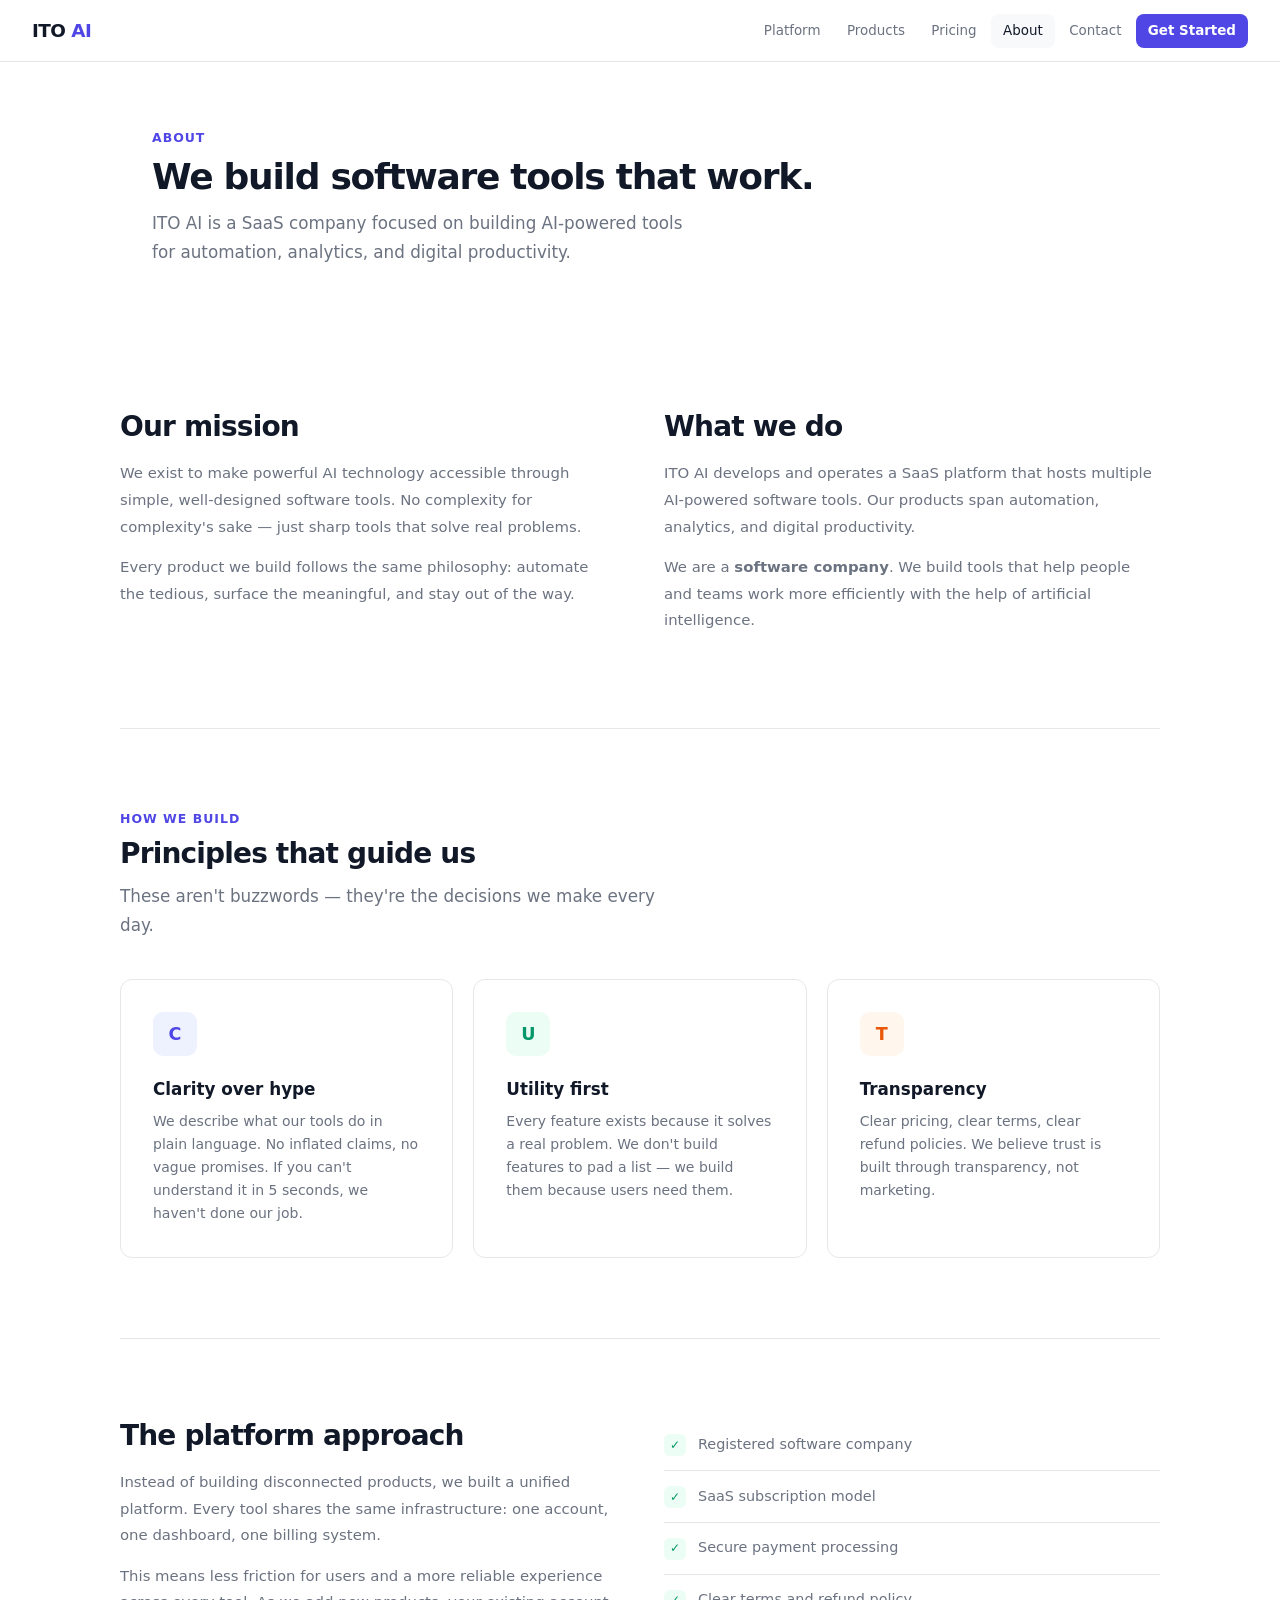
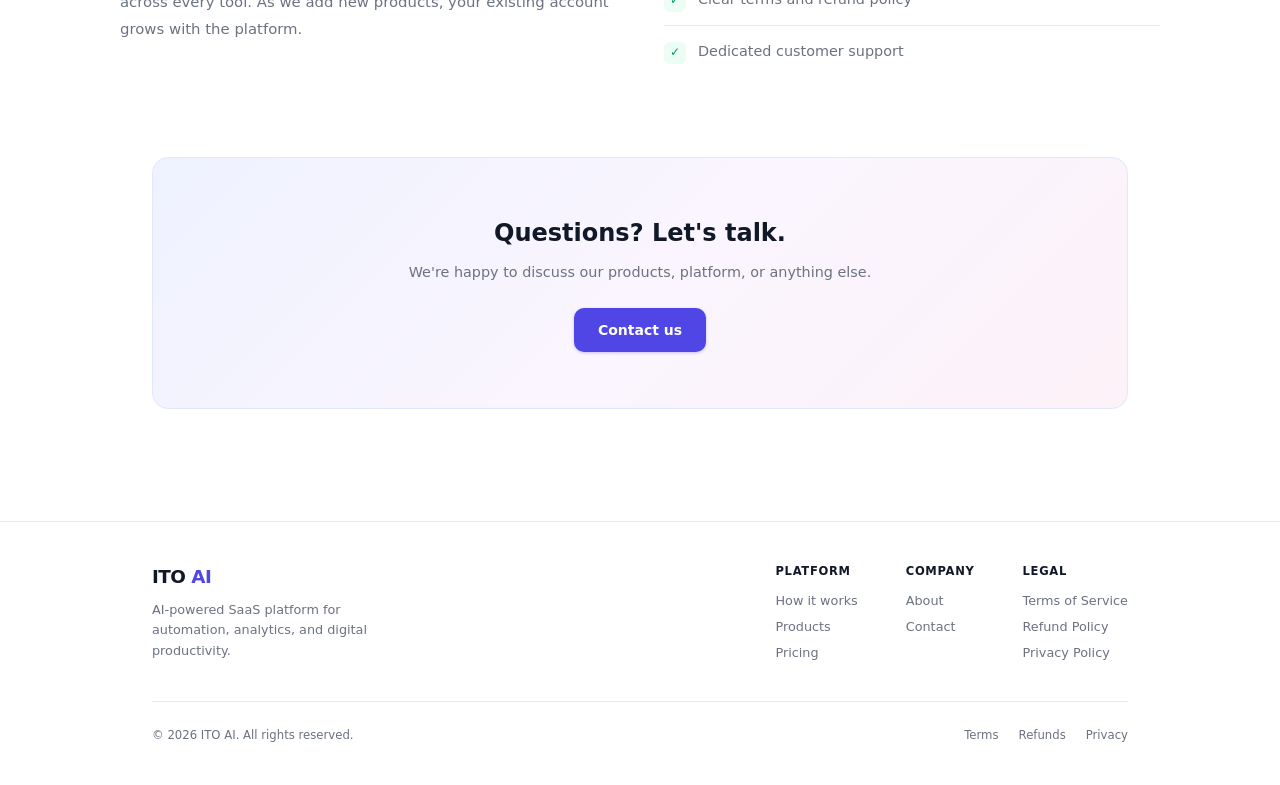
==== about.html @ 7e9f7d58 "ITO AI platform site — full multi-page build 11 pages with gateway-safe SaaS positioning: - Homepage" ====
<!DOCTYPE html>
<html lang="en">
<head>
  <meta charset="UTF-8">
  <meta name="viewport" content="width=device-width, initial-scale=1.0">
  <title>About — ITO AI</title>
  <meta name="description" content="ITO AI is a SaaS company that builds AI-powered software tools for automation, analytics, and digital productivity.">
  <link rel="stylesheet" href="style.css">
</head>
<body>

  <nav>
    <a href="index.html" class="logo">ITO <span>AI</span></a>
    <div class="nav-links">
      <a href="platform.html">Platform</a>
      <a href="products.html">Products</a>
      <a href="pricing.html">Pricing</a>
      <a href="about.html" class="active">About</a>
      <a href="contact.html">Contact</a>
      <a href="pricing.html" class="nav-cta">Get Started</a>
    </div>
  </nav>

  <div class="container page-top">
    <p class="label reveal">About</p>
    <h1 class="title reveal">We build software tools that work.</h1>
    <p class="subtitle reveal">ITO AI is a SaaS company focused on building AI-powered tools for automation, analytics, and digital productivity.</p>
  </div>

  <!-- Mission -->
  <section class="container section">
    <div class="two-col">
      <div class="reveal">
        <h2 class="title-sm">Our mission</h2>
        <p style="margin-top:1rem;">We exist to make powerful AI technology accessible through simple, well-designed software tools. No complexity for complexity's sake — just sharp tools that solve real problems.</p>
        <p>Every product we build follows the same philosophy: automate the tedious, surface the meaningful, and stay out of the way.</p>
      </div>
      <div class="reveal">
        <h2 class="title-sm">What we do</h2>
        <p style="margin-top:1rem;">ITO AI develops and operates a SaaS platform that hosts multiple AI-powered software tools. Our products span automation, analytics, and digital productivity.</p>
        <p>We are a <strong>software company</strong>. We build tools that help people and teams work more efficiently with the help of artificial intelligence.</p>
      </div>
    </div>
  </section>

  <!-- Values -->
  <section class="container section">
    <p class="label reveal">How we build</p>
    <h2 class="title-sm reveal">Principles that guide us</h2>
    <p class="subtitle reveal" style="margin-bottom:2.5rem;">These aren't buzzwords — they're the decisions we make every day.</p>
    <div class="card-grid">
      <div class="card reveal">
        <div class="card-icon icon-indigo">C</div>
        <h3>Clarity over hype</h3>
        <p>We describe what our tools do in plain language. No inflated claims, no vague promises. If you can't understand it in 5 seconds, we haven't done our job.</p>
      </div>
      <div class="card reveal">
        <div class="card-icon icon-green">U</div>
        <h3>Utility first</h3>
        <p>Every feature exists because it solves a real problem. We don't build features to pad a list — we build them because users need them.</p>
      </div>
      <div class="card reveal">
        <div class="card-icon icon-orange">T</div>
        <h3>Transparency</h3>
        <p>Clear pricing, clear terms, clear refund policies. We believe trust is built through transparency, not marketing.</p>
      </div>
    </div>
  </section>

  <!-- Platform identity -->
  <section class="container section">
    <div class="two-col">
      <div class="reveal">
        <h2 class="title-sm">The platform approach</h2>
        <p style="margin-top:1rem;">Instead of building disconnected products, we built a unified platform. Every tool shares the same infrastructure: one account, one dashboard, one billing system.</p>
        <p>This means less friction for users and a more reliable experience across every tool. As we add new products, your existing account grows with the platform.</p>
      </div>
      <div class="reveal">
        <ul class="feature-list">
          <li><span class="check">&#10003;</span> Registered software company</li>
          <li><span class="check">&#10003;</span> SaaS subscription model</li>
          <li><span class="check">&#10003;</span> Secure payment processing</li>
          <li><span class="check">&#10003;</span> Clear terms and refund policy</li>
          <li><span class="check">&#10003;</span> Dedicated customer support</li>
        </ul>
      </div>
    </div>
  </section>

  <!-- CTA -->
  <section class="container" style="padding-bottom:5rem;">
    <div class="cta-banner reveal">
      <h2>Questions? Let's talk.</h2>
      <p>We're happy to discuss our products, platform, or anything else.</p>
      <a href="contact.html" class="btn btn-primary">Contact us</a>
    </div>
  </section>

  <footer>
    <div class="footer-inner">
      <div class="footer-top">
        <div class="footer-brand">
          <a href="index.html" class="logo">ITO <span>AI</span></a>
          <p>AI-powered SaaS platform for automation, analytics, and digital productivity.</p>
        </div>
        <div class="footer-cols">
          <div class="footer-col"><h4>Platform</h4><a href="platform.html">How it works</a><a href="products.html">Products</a><a href="pricing.html">Pricing</a></div>
          <div class="footer-col"><h4>Company</h4><a href="about.html">About</a><a href="contact.html">Contact</a></div>
          <div class="footer-col"><h4>Legal</h4><a href="terms.html">Terms of Service</a><a href="refund.html">Refund Policy</a><a href="privacy.html">Privacy Policy</a></div>
        </div>
      </div>
      <div class="footer-bottom">
        <span>&copy; 2026 ITO AI. All rights reserved.</span>
        <div><a href="terms.html">Terms</a><a href="refund.html">Refunds</a><a href="privacy.html">Privacy</a></div>
      </div>
    </div>
  </footer>

  <script>
    const o = new IntersectionObserver(e => e.forEach(el => { if (el.isIntersecting) el.target.classList.add('visible'); }), { threshold: 0.12 });
    document.querySelectorAll('.reveal').forEach(el => o.observe(el));
  </script>
</body>
</html>
---- style.css ----
*, *::before, *::after { margin: 0; padding: 0; box-sizing: border-box; }

:root {
  --bg: #ffffff;
  --surface: #f8f9fb;
  --surface-alt: #f1f3f9;
  --border: #e5e7eb;
  --border-accent: #c7d2fe;
  --text: #111827;
  --text-dim: #6b7280;
  --accent: #4f46e5;
  --accent-light: #eef2ff;
  --accent-hover: #4338ca;
  --green: #059669;
  --green-light: #ecfdf5;
  --orange: #ea580c;
  --orange-light: #fff7ed;
  --rose: #e11d48;
  --rose-light: #fff1f2;
  --blue: #0284c7;
  --blue-light: #f0f9ff;
  --radius: 12px;
  --radius-lg: 16px;
  --max-w: 1040px;
}

body {
  font-family: -apple-system, BlinkMacSystemFont, 'Segoe UI', system-ui, sans-serif;
  background: var(--bg);
  color: var(--text);
  line-height: 1.6;
  -webkit-font-smoothing: antialiased;
}

/* ===== Nav ===== */
nav {
  position: fixed; top: 0; width: 100%; padding: 0.85rem 2rem;
  display: flex; justify-content: space-between; align-items: center;
  z-index: 100; background: rgba(255,255,255,0.88);
  backdrop-filter: blur(14px); border-bottom: 1px solid var(--border);
}
.logo { font-size: 1.15rem; font-weight: 800; letter-spacing: -0.03em; color: var(--text); text-decoration: none; }
.logo span { color: var(--accent); }
.nav-links { display: flex; align-items: center; gap: 0.15rem; }
.nav-links a {
  color: var(--text-dim); text-decoration: none; font-size: 0.84rem;
  font-weight: 500; padding: 0.4rem 0.75rem; border-radius: 8px; transition: all 0.2s;
}
.nav-links a:hover, .nav-links a.active { color: var(--text); background: var(--surface); }
.nav-cta {
  background: var(--accent); color: #fff !important; border-radius: 8px !important;
  font-weight: 600 !important;
}
.nav-cta:hover { background: var(--accent-hover) !important; }

/* ===== Layout ===== */
.container { max-width: var(--max-w); margin: 0 auto; padding: 0 2rem; }
.page-top { padding-top: 8rem; padding-bottom: 4rem; }
.section { padding: 5rem 0; }
.section + .section { border-top: 1px solid var(--border); }

/* ===== Typography ===== */
.label {
  font-size: 0.78rem; font-weight: 700; text-transform: uppercase;
  letter-spacing: 0.08em; color: var(--accent); margin-bottom: 0.5rem;
}
.title { font-size: 2.25rem; font-weight: 800; letter-spacing: -0.035em; line-height: 1.15; }
.title-sm { font-size: 1.75rem; font-weight: 800; letter-spacing: -0.03em; line-height: 1.2; }
.subtitle { color: var(--text-dim); font-size: 1.05rem; line-height: 1.7; margin-top: 0.75rem; max-width: 540px; }
.gradient {
  background: linear-gradient(135deg, #4f46e5, #7c3aed, #ec4899);
  -webkit-background-clip: text; -webkit-text-fill-color: transparent; background-clip: text;
}

/* ===== Buttons ===== */
.btn {
  display: inline-flex; align-items: center; gap: 0.4rem;
  padding: 0.7rem 1.5rem; border-radius: 10px; font-size: 0.875rem;
  font-weight: 600; cursor: pointer; transition: all 0.2s;
  text-decoration: none; border: none;
}
.btn-primary {
  background: var(--accent); color: #fff;
  box-shadow: 0 1px 3px rgba(79,70,229,0.3);
}
.btn-primary:hover { background: var(--accent-hover); transform: translateY(-1px); box-shadow: 0 4px 12px rgba(79,70,229,0.2); }
.btn-ghost { background: var(--bg); color: var(--text); border: 1px solid var(--border); }
.btn-ghost:hover { border-color: #d1d5db; background: var(--surface); }
.btn-sm { padding: 0.5rem 1.1rem; font-size: 0.8rem; border-radius: 8px; }
.cta-row { display: flex; gap: 0.75rem; margin-top: 2rem; }

/* ===== Cards ===== */
.card-grid { display: grid; grid-template-columns: repeat(auto-fit, minmax(280px, 1fr)); gap: 1.25rem; }
.card {
  background: var(--bg); border: 1px solid var(--border); border-radius: var(--radius);
  padding: 2rem; transition: all 0.25s;
}
.card:hover { border-color: var(--border-accent); box-shadow: 0 8px 24px rgba(79,70,229,0.06); transform: translateY(-2px); }
.card-icon {
  width: 44px; height: 44px; border-radius: 10px;
  display: flex; align-items: center; justify-content: center;
  margin-bottom: 1.25rem; font-size: 1.1rem; font-weight: 700;
}
.icon-indigo { background: var(--accent-light); color: var(--accent); }
.icon-green { background: var(--green-light); color: var(--green); }
.icon-orange { background: var(--orange-light); color: var(--orange); }
.icon-blue { background: var(--blue-light); color: var(--blue); }
.icon-rose { background: var(--rose-light); color: var(--rose); }
.card h3 { font-size: 1.05rem; font-weight: 700; margin-bottom: 0.4rem; }
.card p { font-size: 0.875rem; color: var(--text-dim); line-height: 1.65; }
.card-tag {
  display: inline-block; margin-top: 1rem; font-size: 0.72rem; font-weight: 600;
  padding: 0.2rem 0.55rem; border-radius: 6px; background: var(--surface); color: var(--text-dim);
}

/* ===== Steps ===== */
.steps { display: grid; grid-template-columns: repeat(3, 1fr); gap: 2rem; }
.step-num {
  width: 36px; height: 36px; border-radius: 50%; display: flex; align-items: center;
  justify-content: center; font-size: 0.85rem; font-weight: 800; margin-bottom: 1rem;
  background: var(--accent-light); color: var(--accent);
}
.step h3 { font-size: 1rem; font-weight: 700; margin-bottom: 0.3rem; }
.step p { font-size: 0.85rem; color: var(--text-dim); line-height: 1.6; }

/* ===== Stats ===== */
.stats { display: grid; grid-template-columns: repeat(3, 1fr); gap: 1.25rem; }
.stat { background: var(--surface); border-radius: var(--radius); padding: 2rem; text-align: center; }
.stat h3 { font-size: 2.5rem; font-weight: 800; letter-spacing: -0.03em; }
.stat p { font-size: 0.78rem; color: var(--text-dim); margin-top: 0.2rem; font-weight: 500; text-transform: uppercase; letter-spacing: 0.04em; }
.stat-indigo h3 { color: var(--accent); }
.stat-green h3 { color: var(--green); }
.stat-orange h3 { color: var(--orange); }

/* ===== Two-col ===== */
.two-col { display: grid; grid-template-columns: 1fr 1fr; gap: 3rem; align-items: start; }
.two-col p { color: var(--text-dim); font-size: 0.93rem; line-height: 1.8; margin-bottom: 0.85rem; }

/* ===== Feature list ===== */
.feature-list { list-style: none; padding: 0; }
.feature-list li {
  display: flex; align-items: flex-start; gap: 0.75rem;
  padding: 0.85rem 0; border-bottom: 1px solid var(--border);
  font-size: 0.9rem; color: var(--text-dim); line-height: 1.6;
}
.feature-list li:last-child { border-bottom: none; }
.check {
  width: 22px; height: 22px; border-radius: 6px; flex-shrink: 0;
  display: flex; align-items: center; justify-content: center;
  font-size: 0.75rem; margin-top: 0.1rem;
  background: var(--green-light); color: var(--green);
}

/* ===== Pricing ===== */
.pricing-grid { display: grid; grid-template-columns: repeat(auto-fit, minmax(300px, 1fr)); gap: 1.5rem; }
.price-card {
  border: 1px solid var(--border); border-radius: var(--radius-lg);
  padding: 2.5rem; background: var(--bg); position: relative;
}
.price-card.featured { border-color: var(--accent); box-shadow: 0 0 0 1px var(--accent); }
.price-badge {
  position: absolute; top: -0.65rem; left: 50%; transform: translateX(-50%);
  background: var(--accent); color: #fff; font-size: 0.7rem; font-weight: 700;
  padding: 0.2rem 0.75rem; border-radius: 999px;
}
.price-card h3 { font-size: 1.15rem; font-weight: 700; margin-bottom: 0.25rem; }
.price-card .price { font-size: 2.5rem; font-weight: 800; margin: 1rem 0 0.25rem; }
.price-card .price span { font-size: 0.9rem; font-weight: 500; color: var(--text-dim); }
.price-card .desc { font-size: 0.85rem; color: var(--text-dim); margin-bottom: 1.5rem; }
.price-card ul { list-style: none; padding: 0; margin-bottom: 2rem; }
.price-card li { font-size: 0.85rem; color: var(--text-dim); padding: 0.4rem 0; display: flex; align-items: center; gap: 0.5rem; }
.price-card li::before { content: '✓'; color: var(--green); font-weight: 700; font-size: 0.8rem; }
.price-card .btn { width: 100%; justify-content: center; }

/* ===== Contact form ===== */
.form-grid { display: grid; gap: 1rem; max-width: 480px; }
.form-grid label { font-size: 0.8rem; font-weight: 600; color: var(--text); display: block; margin-bottom: 0.3rem; }
.form-grid input, .form-grid textarea, .form-grid select {
  width: 100%; padding: 0.65rem 0.85rem; border: 1px solid var(--border);
  border-radius: 8px; font-size: 0.875rem; font-family: inherit;
  background: var(--bg); color: var(--text); transition: border-color 0.2s;
}
.form-grid input:focus, .form-grid textarea:focus, .form-grid select:focus {
  outline: none; border-color: var(--accent); box-shadow: 0 0 0 3px var(--accent-light);
}
.form-grid textarea { resize: vertical; min-height: 100px; }

/* ===== CTA Banner ===== */
.cta-banner {
  background: linear-gradient(135deg, #eef2ff, #faf5ff, #fdf2f8);
  border: 1px solid #e0e7ff; border-radius: var(--radius-lg);
  padding: 3.5rem; text-align: center;
}
.cta-banner h2 { font-size: 1.5rem; font-weight: 800; margin-bottom: 0.5rem; }
.cta-banner p { color: var(--text-dim); font-size: 0.9rem; margin-bottom: 1.5rem; }

/* ===== Legal ===== */
.legal-body { max-width: 640px; }
.legal-body h2 { font-size: 1.15rem; font-weight: 700; margin: 2rem 0 0.5rem; }
.legal-body h2:first-of-type { margin-top: 0; }
.legal-body p { font-size: 0.88rem; color: var(--text-dim); line-height: 1.75; margin-bottom: 0.75rem; }
.legal-body ul { padding-left: 1.25rem; margin-bottom: 1rem; }
.legal-body li { font-size: 0.88rem; color: var(--text-dim); line-height: 1.75; margin-bottom: 0.4rem; }

/* ===== Footer ===== */
footer { border-top: 1px solid var(--border); margin-top: 2rem; }
.footer-inner { max-width: var(--max-w); margin: 0 auto; padding: 2.5rem 2rem; }
.footer-top { display: flex; justify-content: space-between; align-items: start; margin-bottom: 2rem; }
.footer-brand p { color: var(--text-dim); font-size: 0.8rem; margin-top: 0.5rem; max-width: 260px; line-height: 1.6; }
.footer-cols { display: flex; gap: 3rem; }
.footer-col h4 { font-size: 0.72rem; font-weight: 700; text-transform: uppercase; letter-spacing: 0.06em; color: var(--text); margin-bottom: 0.65rem; }
.footer-col a { display: block; color: var(--text-dim); text-decoration: none; font-size: 0.8rem; margin-bottom: 0.35rem; transition: color 0.2s; }
.footer-col a:hover { color: var(--accent); }
.footer-bottom {
  border-top: 1px solid var(--border); padding-top: 1.5rem;
  display: flex; justify-content: space-between; font-size: 0.73rem; color: var(--text-dim);
}
.footer-bottom a { color: var(--text-dim); text-decoration: none; margin-left: 1.25rem; }
.footer-bottom a:hover { color: var(--accent); }

/* ===== Responsive ===== */
@media (max-width: 768px) {
  nav { padding: 0.75rem 1rem; }
  .nav-links a { padding: 0.3rem 0.5rem; font-size: 0.78rem; }
  .two-col, .steps { grid-template-columns: 1fr; }
  .stats { grid-template-columns: 1fr; }
  .pricing-grid { grid-template-columns: 1fr; }
  .cta-row { flex-direction: column; }
  .btn { justify-content: center; }
  .footer-top { flex-direction: column; gap: 2rem; }
  .footer-cols { gap: 2rem; }
  .footer-bottom { flex-direction: column; gap: 0.5rem; }
  .footer-bottom a { margin-left: 0; margin-right: 1rem; }
  .title { font-size: 1.75rem; }
}

/* ===== Animations ===== */
.reveal { opacity: 0; transform: translateY(16px); transition: opacity 0.5s ease, transform 0.5s ease; }
.reveal.visible { opacity: 1; transform: translateY(0); }
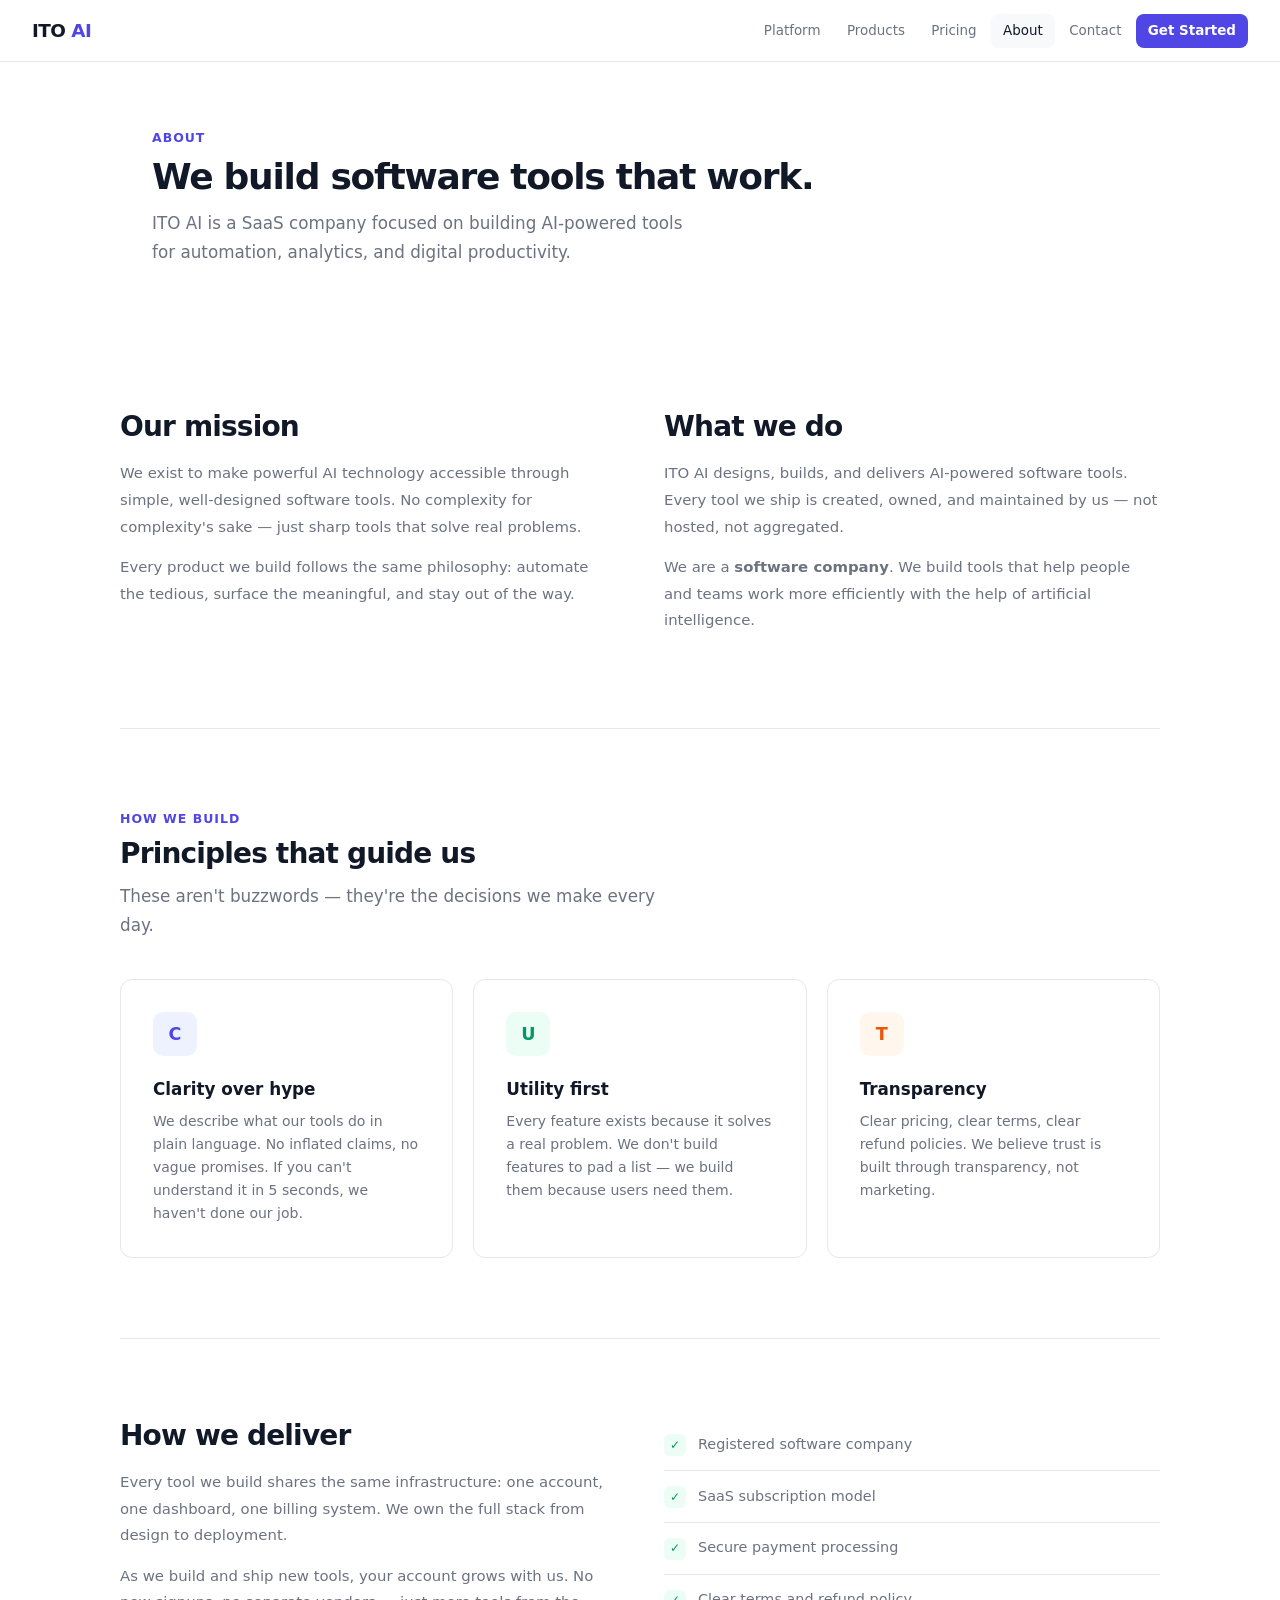
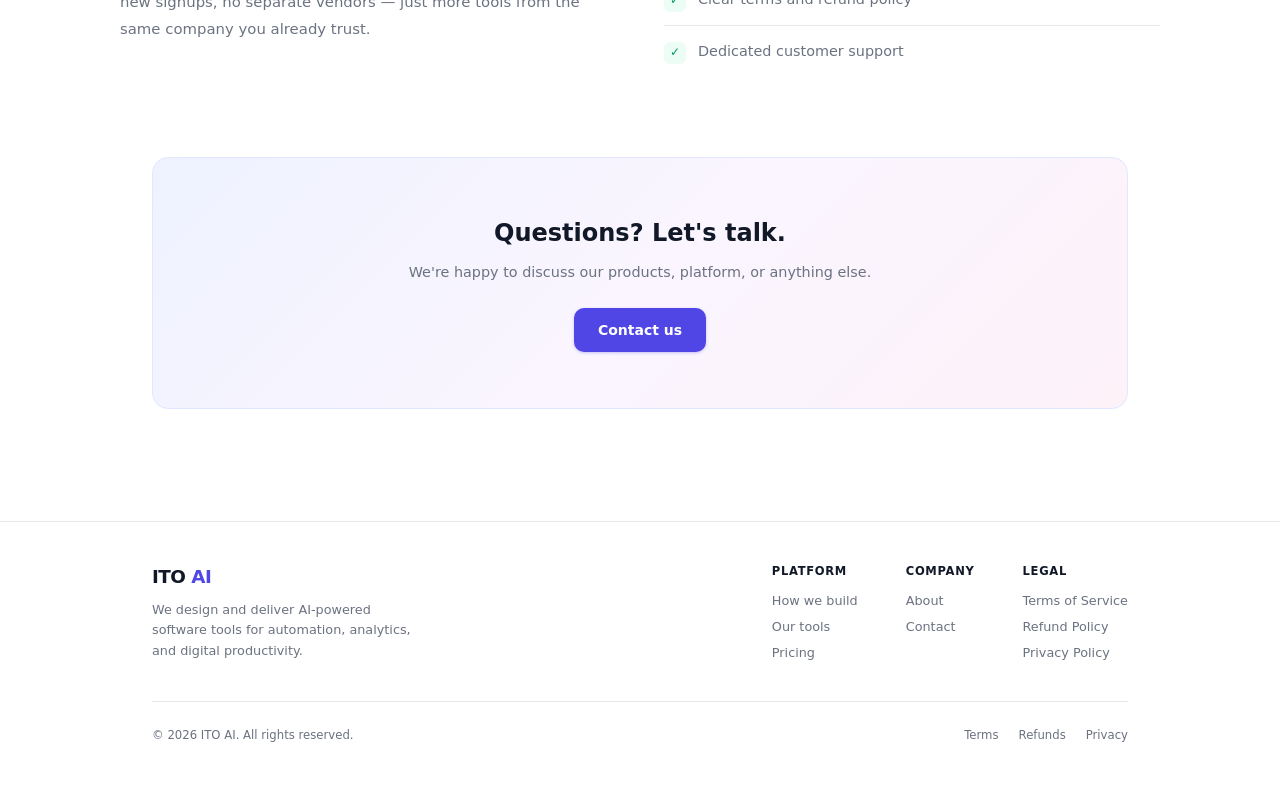
==== commit b4d7ac98: "Reposition from "platform host" to "we build and deliver" - Homepage: "We build smarter systems" — A" ====
--- a/about.html
+++ b/about.html
@@ -37,7 +37,7 @@
       </div>
       <div class="reveal">
         <h2 class="title-sm">What we do</h2>
-        <p style="margin-top:1rem;">ITO AI develops and operates a SaaS platform that hosts multiple AI-powered software tools. Our products span automation, analytics, and digital productivity.</p>
+        <p style="margin-top:1rem;">ITO AI designs, builds, and delivers AI-powered software tools. Every tool we ship is created, owned, and maintained by us — not hosted, not aggregated.</p>
         <p>We are a <strong>software company</strong>. We build tools that help people and teams work more efficiently with the help of artificial intelligence.</p>
       </div>
     </div>
@@ -71,9 +71,9 @@
   <section class="container section">
     <div class="two-col">
       <div class="reveal">
-        <h2 class="title-sm">The platform approach</h2>
-        <p style="margin-top:1rem;">Instead of building disconnected products, we built a unified platform. Every tool shares the same infrastructure: one account, one dashboard, one billing system.</p>
-        <p>This means less friction for users and a more reliable experience across every tool. As we add new products, your existing account grows with the platform.</p>
+        <h2 class="title-sm">How we deliver</h2>
+        <p style="margin-top:1rem;">Every tool we build shares the same infrastructure: one account, one dashboard, one billing system. We own the full stack from design to deployment.</p>
+        <p>As we build and ship new tools, your account grows with us. No new signups, no separate vendors — just more tools from the same company you already trust.</p>
       </div>
       <div class="reveal">
         <ul class="feature-list">
@@ -101,10 +101,10 @@
       <div class="footer-top">
         <div class="footer-brand">
           <a href="index.html" class="logo">ITO <span>AI</span></a>
-          <p>AI-powered SaaS platform for automation, analytics, and digital productivity.</p>
+          <p>We design and deliver AI-powered software tools for automation, analytics, and digital productivity.</p>
         </div>
         <div class="footer-cols">
-          <div class="footer-col"><h4>Platform</h4><a href="platform.html">How it works</a><a href="products.html">Products</a><a href="pricing.html">Pricing</a></div>
+          <div class="footer-col"><h4>Platform</h4><a href="platform.html">How we build</a><a href="products.html">Our tools</a><a href="pricing.html">Pricing</a></div>
           <div class="footer-col"><h4>Company</h4><a href="about.html">About</a><a href="contact.html">Contact</a></div>
           <div class="footer-col"><h4>Legal</h4><a href="terms.html">Terms of Service</a><a href="refund.html">Refund Policy</a><a href="privacy.html">Privacy Policy</a></div>
         </div>
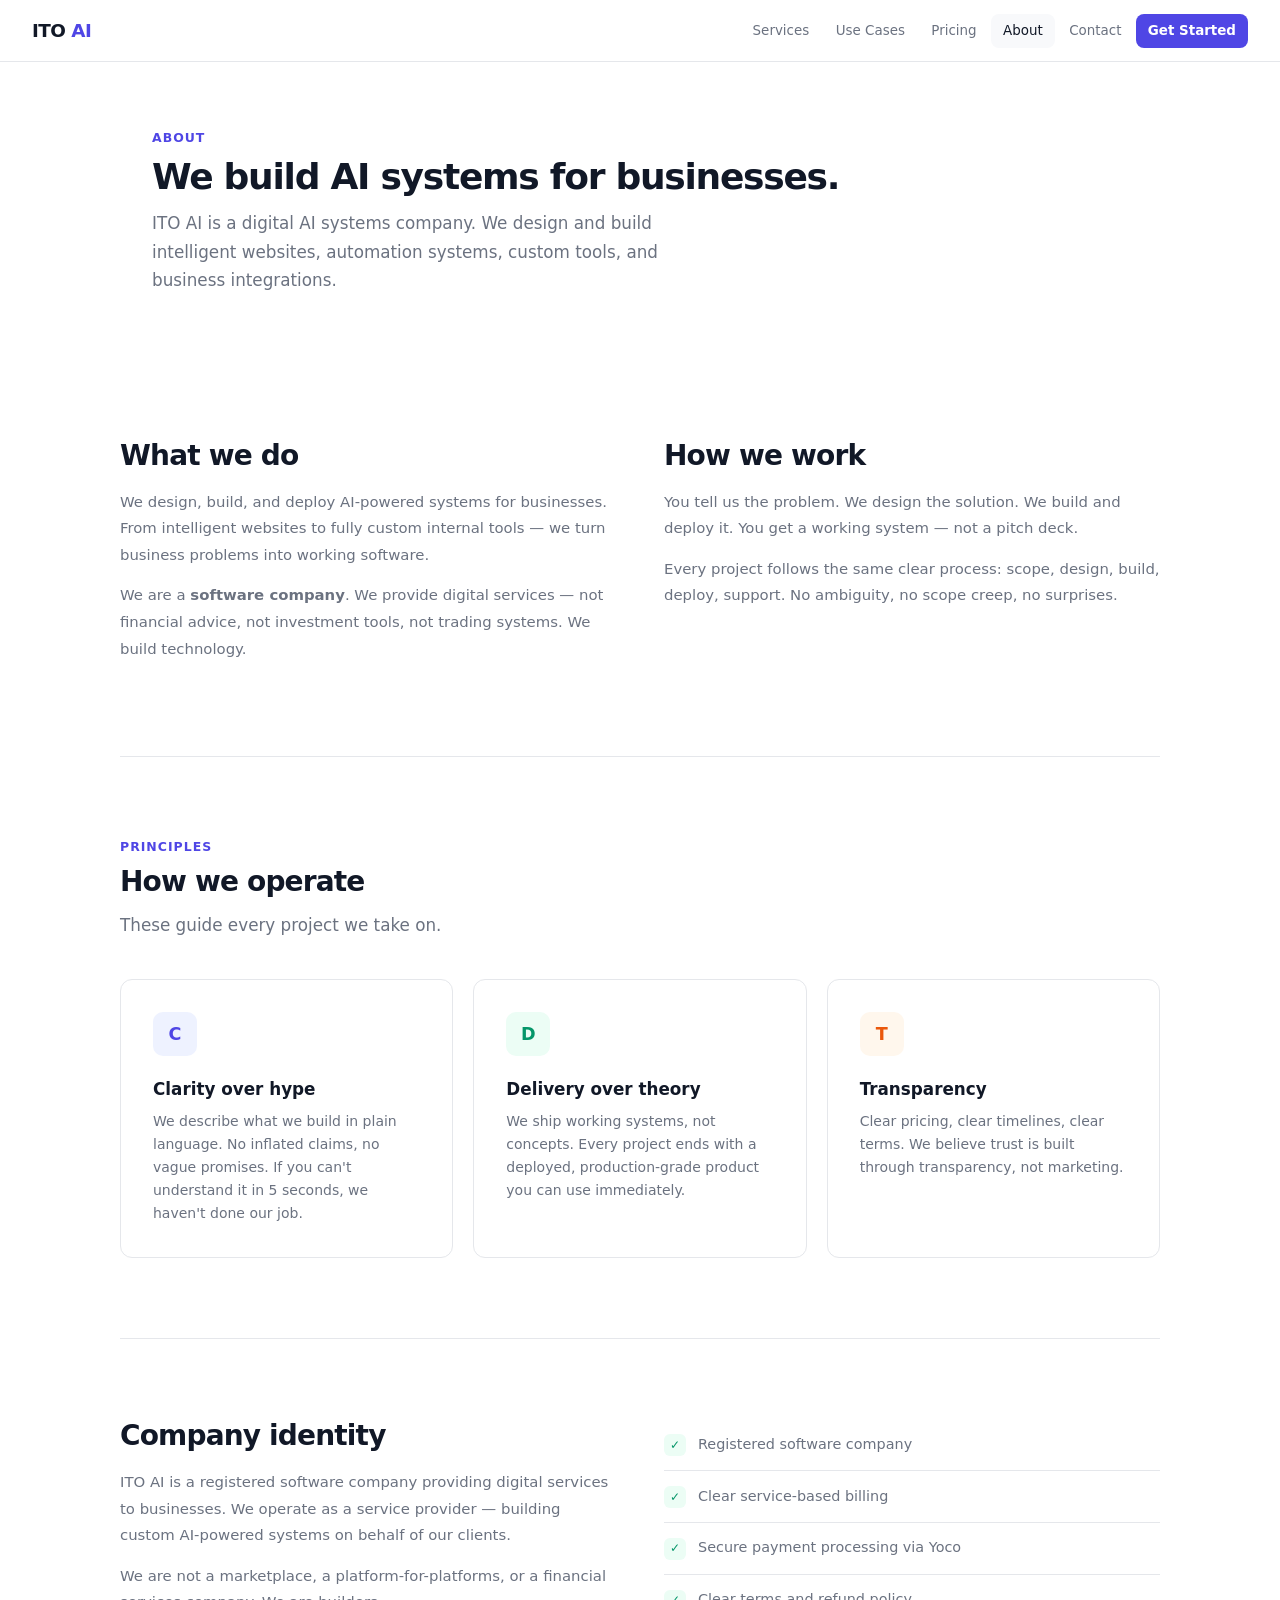
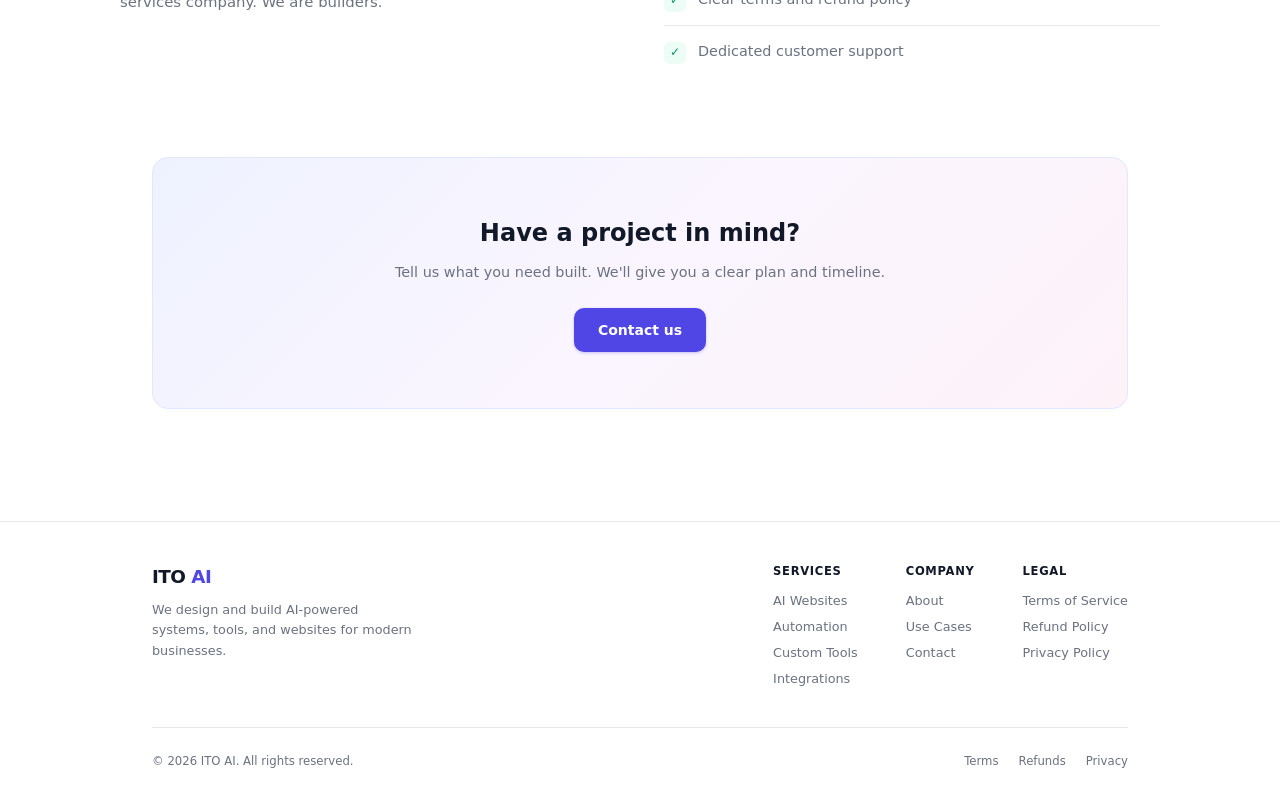
==== commit 91e4b899: "Rebrand: AI solutions company that builds systems for businesses Full pivot from SaaS product platfo" ====
--- a/about.html
+++ b/about.html
@@ -4,7 +4,7 @@
   <meta charset="UTF-8">
   <meta name="viewport" content="width=device-width, initial-scale=1.0">
   <title>About — ITO AI</title>
-  <meta name="description" content="ITO AI is a SaaS company that builds AI-powered software tools for automation, analytics, and digital productivity.">
+  <meta name="description" content="ITO AI is a digital AI systems company. We design and build AI-powered websites, tools, and automation for businesses.">
   <link rel="stylesheet" href="style.css">
 </head>
 <body>
@@ -12,74 +12,74 @@
   <nav>
     <a href="index.html" class="logo">ITO <span>AI</span></a>
     <div class="nav-links">
-      <a href="platform.html">Platform</a>
-      <a href="products.html">Products</a>
+      <a href="services.html">Services</a>
+      <a href="use-cases.html">Use Cases</a>
       <a href="pricing.html">Pricing</a>
       <a href="about.html" class="active">About</a>
       <a href="contact.html">Contact</a>
-      <a href="pricing.html" class="nav-cta">Get Started</a>
+      <a href="contact.html" class="nav-cta">Get Started</a>
     </div>
   </nav>
 
   <div class="container page-top">
     <p class="label reveal">About</p>
-    <h1 class="title reveal">We build software tools that work.</h1>
-    <p class="subtitle reveal">ITO AI is a SaaS company focused on building AI-powered tools for automation, analytics, and digital productivity.</p>
+    <h1 class="title reveal">We build AI systems for businesses.</h1>
+    <p class="subtitle reveal">ITO AI is a digital AI systems company. We design and build intelligent websites, automation systems, custom tools, and business integrations.</p>
   </div>
 
-  <!-- Mission -->
+  <!-- What we do -->
   <section class="container section">
     <div class="two-col">
       <div class="reveal">
-        <h2 class="title-sm">Our mission</h2>
-        <p style="margin-top:1rem;">We exist to make powerful AI technology accessible through simple, well-designed software tools. No complexity for complexity's sake — just sharp tools that solve real problems.</p>
-        <p>Every product we build follows the same philosophy: automate the tedious, surface the meaningful, and stay out of the way.</p>
+        <h2 class="title-sm">What we do</h2>
+        <p style="margin-top:1rem;">We design, build, and deploy AI-powered systems for businesses. From intelligent websites to fully custom internal tools — we turn business problems into working software.</p>
+        <p>We are a <strong>software company</strong>. We provide digital services — not financial advice, not investment tools, not trading systems. We build technology.</p>
       </div>
       <div class="reveal">
-        <h2 class="title-sm">What we do</h2>
-        <p style="margin-top:1rem;">ITO AI designs, builds, and delivers AI-powered software tools. Every tool we ship is created, owned, and maintained by us — not hosted, not aggregated.</p>
-        <p>We are a <strong>software company</strong>. We build tools that help people and teams work more efficiently with the help of artificial intelligence.</p>
+        <h2 class="title-sm">How we work</h2>
+        <p style="margin-top:1rem;">You tell us the problem. We design the solution. We build and deploy it. You get a working system — not a pitch deck.</p>
+        <p>Every project follows the same clear process: scope, design, build, deploy, support. No ambiguity, no scope creep, no surprises.</p>
       </div>
     </div>
   </section>
 
-  <!-- Values -->
+  <!-- Principles -->
   <section class="container section">
-    <p class="label reveal">How we build</p>
-    <h2 class="title-sm reveal">Principles that guide us</h2>
-    <p class="subtitle reveal" style="margin-bottom:2.5rem;">These aren't buzzwords — they're the decisions we make every day.</p>
+    <p class="label reveal">Principles</p>
+    <h2 class="title-sm reveal">How we operate</h2>
+    <p class="subtitle reveal" style="margin-bottom:2.5rem;">These guide every project we take on.</p>
     <div class="card-grid">
       <div class="card reveal">
         <div class="card-icon icon-indigo">C</div>
         <h3>Clarity over hype</h3>
-        <p>We describe what our tools do in plain language. No inflated claims, no vague promises. If you can't understand it in 5 seconds, we haven't done our job.</p>
+        <p>We describe what we build in plain language. No inflated claims, no vague promises. If you can't understand it in 5 seconds, we haven't done our job.</p>
       </div>
       <div class="card reveal">
-        <div class="card-icon icon-green">U</div>
-        <h3>Utility first</h3>
-        <p>Every feature exists because it solves a real problem. We don't build features to pad a list — we build them because users need them.</p>
+        <div class="card-icon icon-green">D</div>
+        <h3>Delivery over theory</h3>
+        <p>We ship working systems, not concepts. Every project ends with a deployed, production-grade product you can use immediately.</p>
       </div>
       <div class="card reveal">
         <div class="card-icon icon-orange">T</div>
         <h3>Transparency</h3>
-        <p>Clear pricing, clear terms, clear refund policies. We believe trust is built through transparency, not marketing.</p>
+        <p>Clear pricing, clear timelines, clear terms. We believe trust is built through transparency, not marketing.</p>
       </div>
     </div>
   </section>
 
-  <!-- Platform identity -->
+  <!-- Company identity -->
   <section class="container section">
     <div class="two-col">
       <div class="reveal">
-        <h2 class="title-sm">How we deliver</h2>
-        <p style="margin-top:1rem;">Every tool we build shares the same infrastructure: one account, one dashboard, one billing system. We own the full stack from design to deployment.</p>
-        <p>As we build and ship new tools, your account grows with us. No new signups, no separate vendors — just more tools from the same company you already trust.</p>
+        <h2 class="title-sm">Company identity</h2>
+        <p style="margin-top:1rem;">ITO AI is a registered software company providing digital services to businesses. We operate as a service provider — building custom AI-powered systems on behalf of our clients.</p>
+        <p>We are not a marketplace, a platform-for-platforms, or a financial services company. We are builders.</p>
       </div>
       <div class="reveal">
         <ul class="feature-list">
           <li><span class="check">&#10003;</span> Registered software company</li>
-          <li><span class="check">&#10003;</span> SaaS subscription model</li>
-          <li><span class="check">&#10003;</span> Secure payment processing</li>
+          <li><span class="check">&#10003;</span> Clear service-based billing</li>
+          <li><span class="check">&#10003;</span> Secure payment processing via Yoco</li>
           <li><span class="check">&#10003;</span> Clear terms and refund policy</li>
           <li><span class="check">&#10003;</span> Dedicated customer support</li>
         </ul>
@@ -90,8 +90,8 @@
   <!-- CTA -->
   <section class="container" style="padding-bottom:5rem;">
     <div class="cta-banner reveal">
-      <h2>Questions? Let's talk.</h2>
-      <p>We're happy to discuss our products, platform, or anything else.</p>
+      <h2>Have a project in mind?</h2>
+      <p>Tell us what you need built. We'll give you a clear plan and timeline.</p>
       <a href="contact.html" class="btn btn-primary">Contact us</a>
     </div>
   </section>
@@ -101,11 +101,11 @@
       <div class="footer-top">
         <div class="footer-brand">
           <a href="index.html" class="logo">ITO <span>AI</span></a>
-          <p>We design and deliver AI-powered software tools for automation, analytics, and digital productivity.</p>
+          <p>We design and build AI-powered systems, tools, and websites for modern businesses.</p>
         </div>
         <div class="footer-cols">
-          <div class="footer-col"><h4>Platform</h4><a href="platform.html">How we build</a><a href="products.html">Our tools</a><a href="pricing.html">Pricing</a></div>
-          <div class="footer-col"><h4>Company</h4><a href="about.html">About</a><a href="contact.html">Contact</a></div>
+          <div class="footer-col"><h4>Services</h4><a href="services.html">AI Websites</a><a href="services.html">Automation</a><a href="services.html">Custom Tools</a><a href="services.html">Integrations</a></div>
+          <div class="footer-col"><h4>Company</h4><a href="about.html">About</a><a href="use-cases.html">Use Cases</a><a href="contact.html">Contact</a></div>
           <div class="footer-col"><h4>Legal</h4><a href="terms.html">Terms of Service</a><a href="refund.html">Refund Policy</a><a href="privacy.html">Privacy Policy</a></div>
         </div>
       </div>
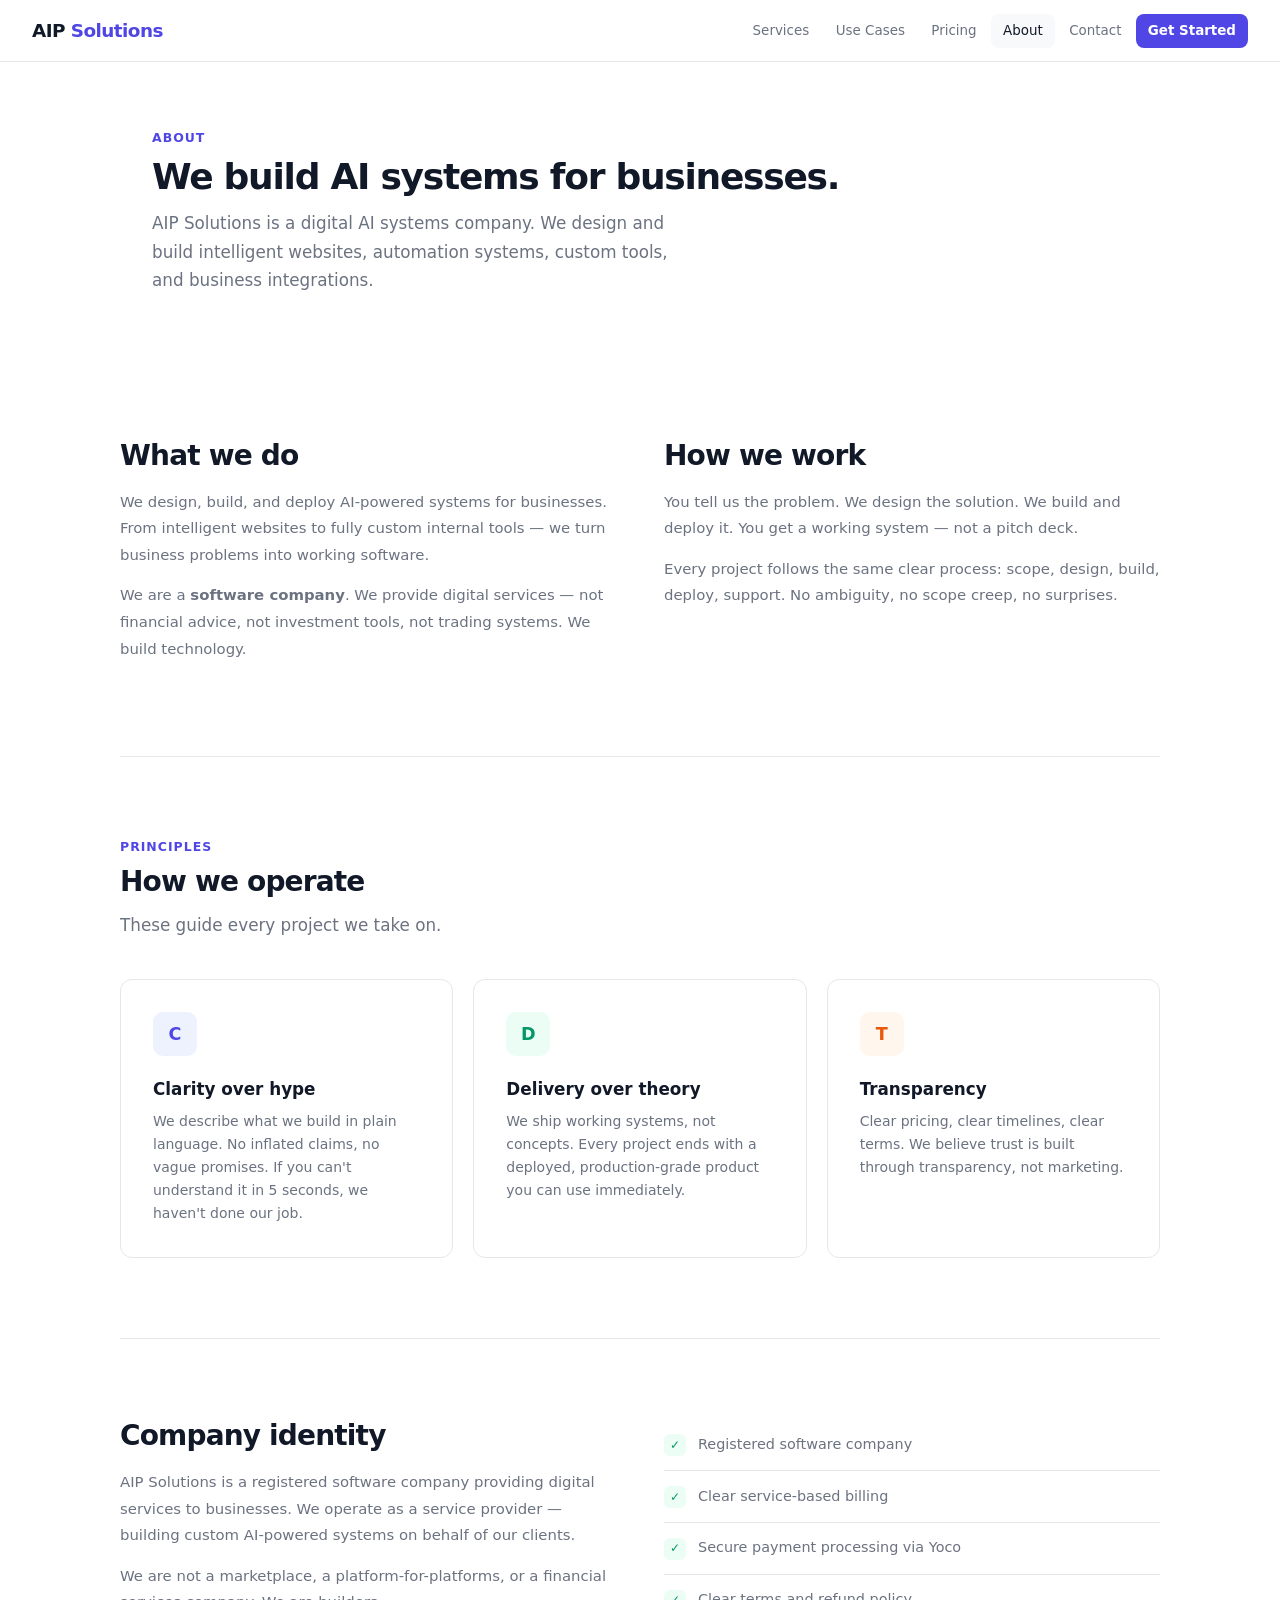
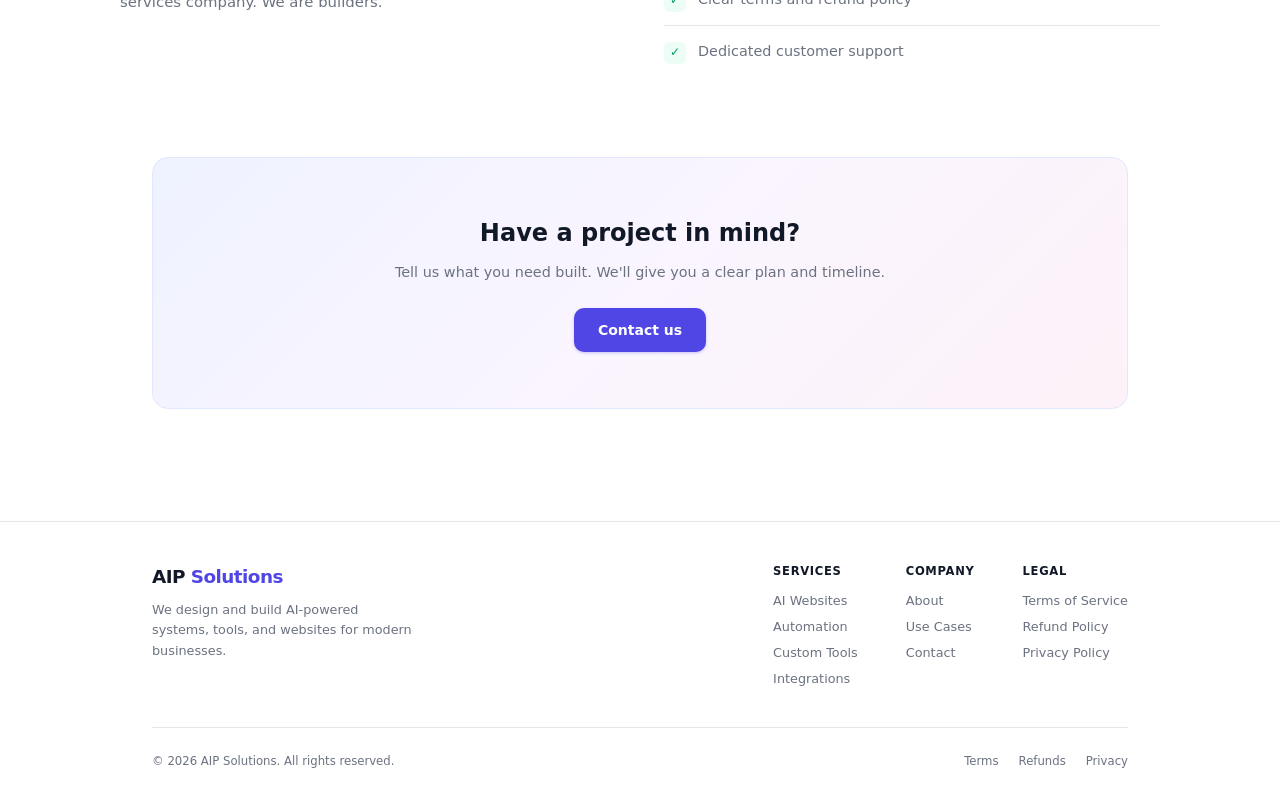
==== commit ded3184e: "Rename brand from ITO AI to AIP Solutions - All pages: ITO AI → AIP Solutions - Logo: AIP Solutions " ====
--- a/about.html
+++ b/about.html
@@ -3,14 +3,14 @@
 <head>
   <meta charset="UTF-8">
   <meta name="viewport" content="width=device-width, initial-scale=1.0">
-  <title>About — ITO AI</title>
-  <meta name="description" content="ITO AI is a digital AI systems company. We design and build AI-powered websites, tools, and automation for businesses.">
+  <title>About — AIP Solutions</title>
+  <meta name="description" content="AIP Solutions is a digital AI systems company. We design and build AI-powered websites, tools, and automation for businesses.">
   <link rel="stylesheet" href="style.css">
 </head>
 <body>
 
   <nav>
-    <a href="index.html" class="logo">ITO <span>AI</span></a>
+    <a href="index.html" class="logo">AIP <span>Solutions</span></a>
     <div class="nav-links">
       <a href="services.html">Services</a>
       <a href="use-cases.html">Use Cases</a>
@@ -24,7 +24,7 @@
   <div class="container page-top">
     <p class="label reveal">About</p>
     <h1 class="title reveal">We build AI systems for businesses.</h1>
-    <p class="subtitle reveal">ITO AI is a digital AI systems company. We design and build intelligent websites, automation systems, custom tools, and business integrations.</p>
+    <p class="subtitle reveal">AIP Solutions is a digital AI systems company. We design and build intelligent websites, automation systems, custom tools, and business integrations.</p>
   </div>
 
   <!-- What we do -->
@@ -72,7 +72,7 @@
     <div class="two-col">
       <div class="reveal">
         <h2 class="title-sm">Company identity</h2>
-        <p style="margin-top:1rem;">ITO AI is a registered software company providing digital services to businesses. We operate as a service provider — building custom AI-powered systems on behalf of our clients.</p>
+        <p style="margin-top:1rem;">AIP Solutions is a registered software company providing digital services to businesses. We operate as a service provider — building custom AI-powered systems on behalf of our clients.</p>
         <p>We are not a marketplace, a platform-for-platforms, or a financial services company. We are builders.</p>
       </div>
       <div class="reveal">
@@ -100,7 +100,7 @@
     <div class="footer-inner">
       <div class="footer-top">
         <div class="footer-brand">
-          <a href="index.html" class="logo">ITO <span>AI</span></a>
+          <a href="index.html" class="logo">AIP <span>Solutions</span></a>
           <p>We design and build AI-powered systems, tools, and websites for modern businesses.</p>
         </div>
         <div class="footer-cols">
@@ -110,7 +110,7 @@
         </div>
       </div>
       <div class="footer-bottom">
-        <span>&copy; 2026 ITO AI. All rights reserved.</span>
+        <span>&copy; 2026 AIP Solutions. All rights reserved.</span>
         <div><a href="terms.html">Terms</a><a href="refund.html">Refunds</a><a href="privacy.html">Privacy</a></div>
       </div>
     </div>
